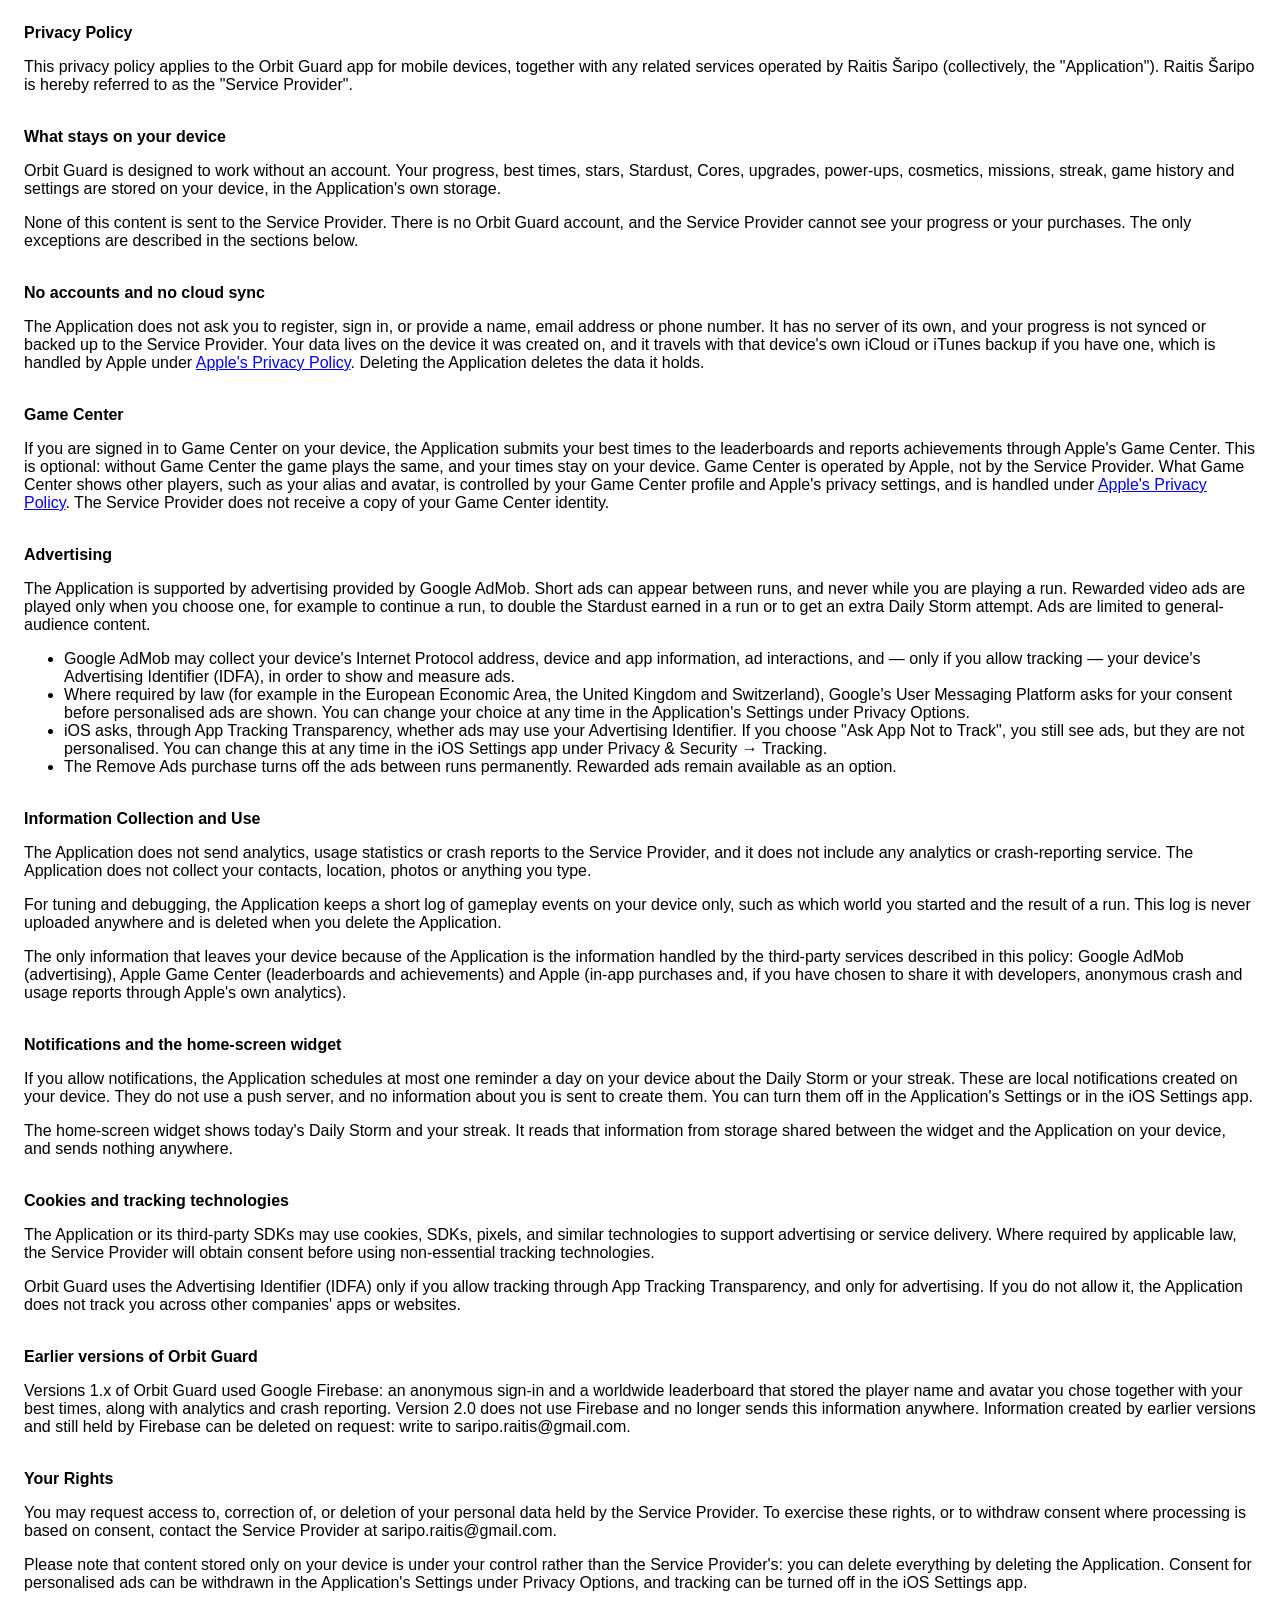
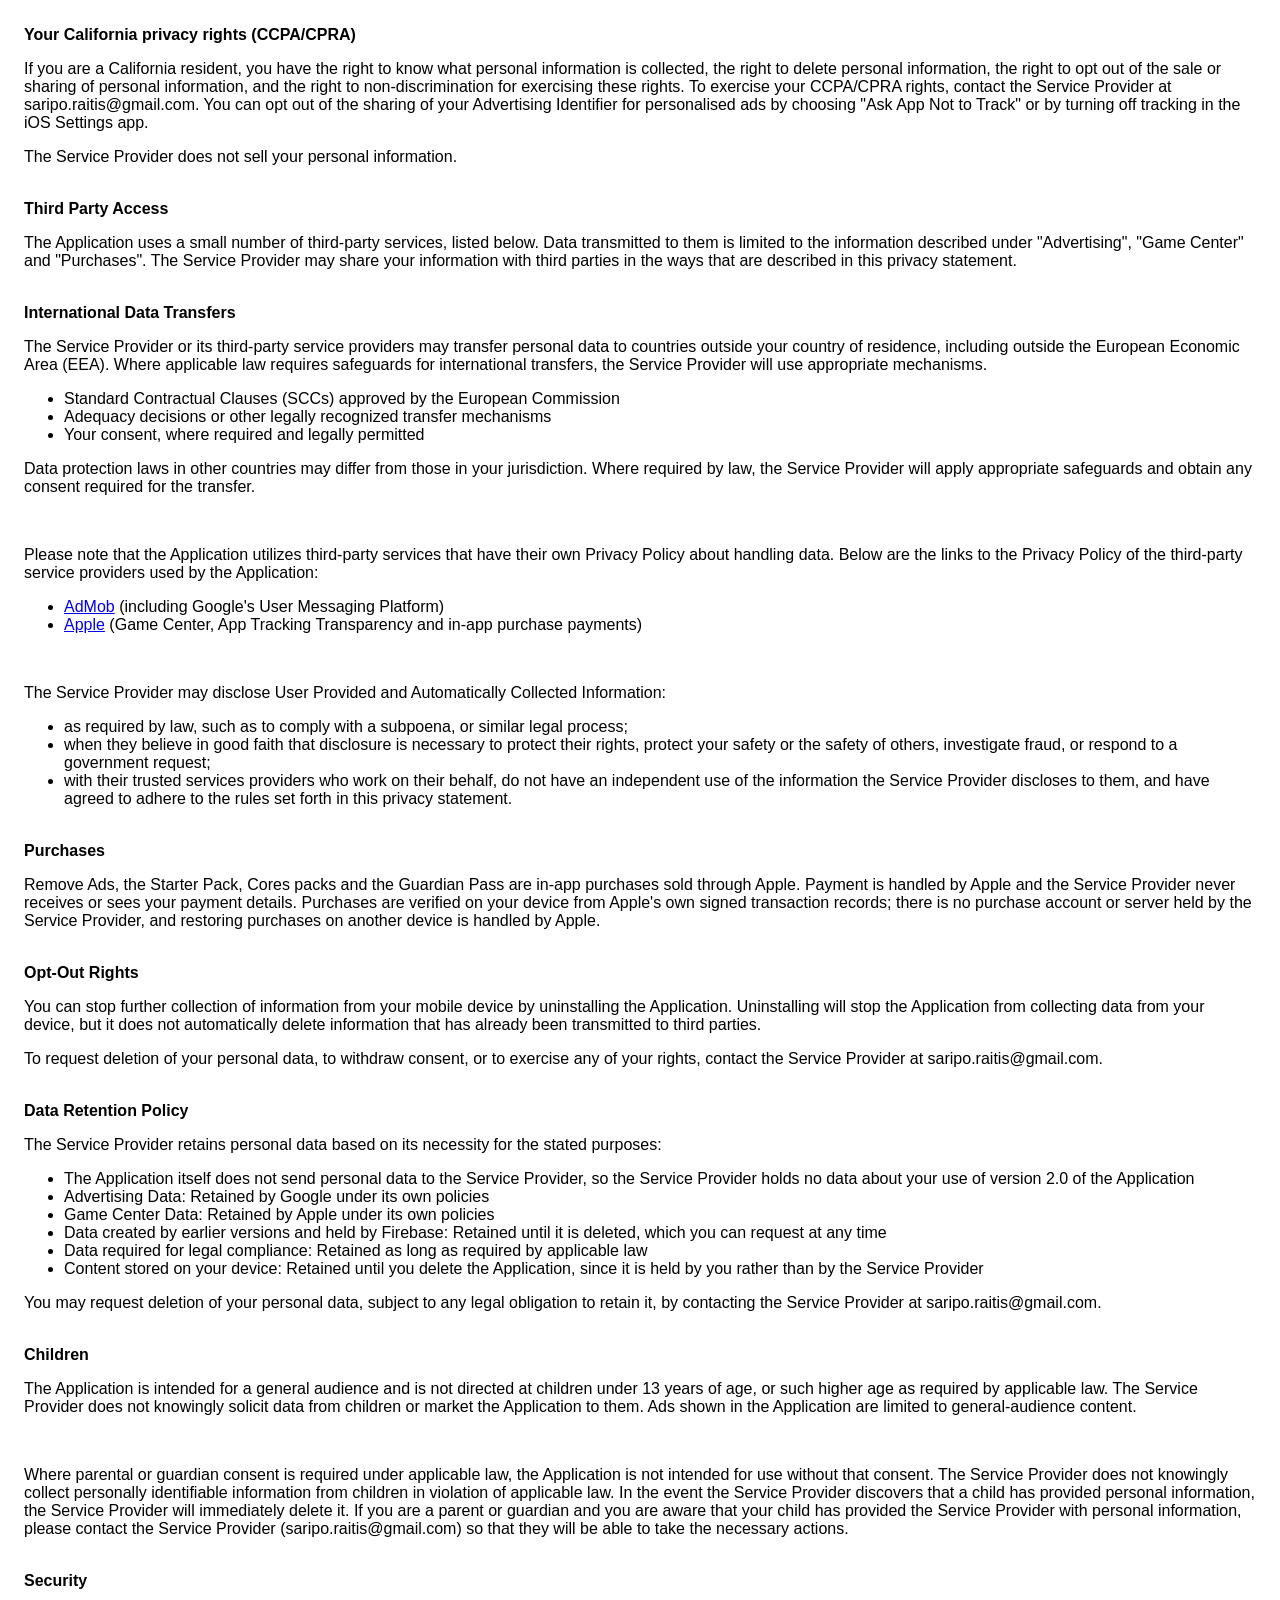
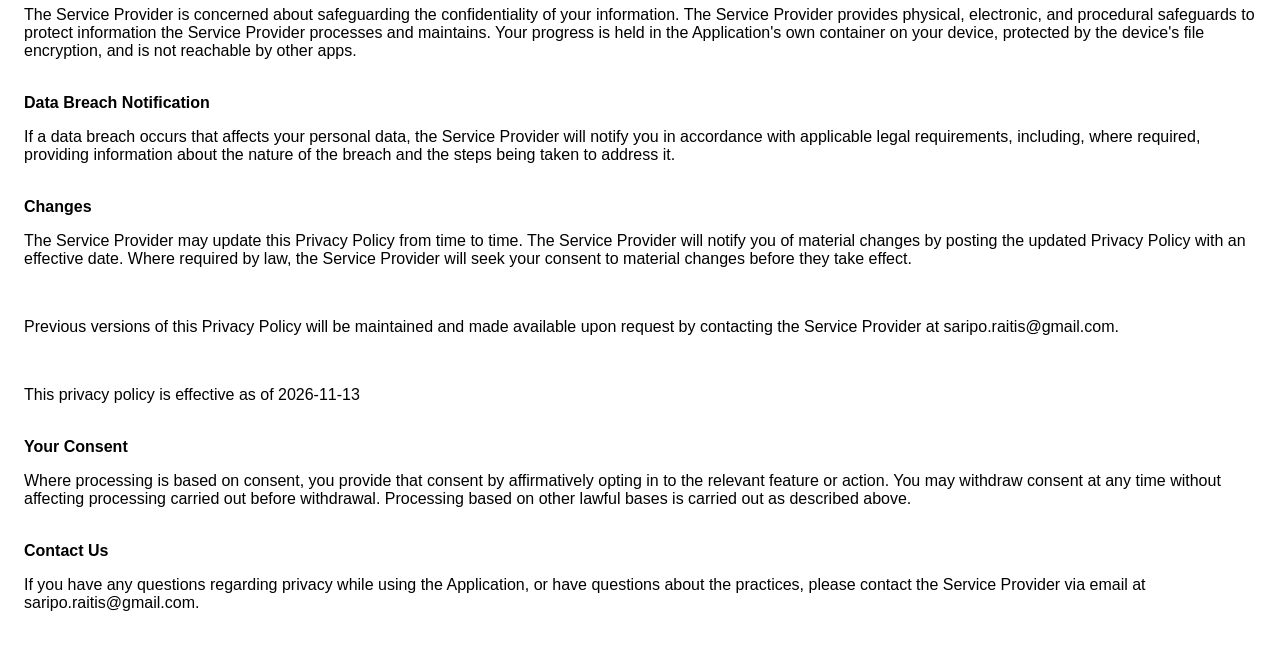
==== privacy-policy.html @ 1d241a22 "Add privacy policy and terms and conditions for Orbit Guard 2.0 Written for the native 2.0 app: no a" ====
<!doctype html>
<html>
    <head>
        <meta charset="utf-8" />
        <meta name="viewport" content="width=device-width" />
        <title>Privacy Policy</title>
        <style>
            body {
                font-family: "Helvetica Neue", Helvetica, Arial, sans-serif;
                padding: 1em;
            }
        </style>
    </head>
    <body>
        <strong>Privacy Policy</strong>
        <p>
            This privacy policy applies to the Orbit Guard app for mobile devices, together with any related services
            operated by Raitis Šaripo (collectively, the "Application"). Raitis Šaripo is hereby referred to as the
            "Service Provider".
        </p>
        <br /><strong>What stays on your device</strong>
        <p>
            Orbit Guard is designed to work without an account. Your progress, best times, stars, Stardust, Cores,
            upgrades, power-ups, cosmetics, missions, streak, game history and settings are stored on your device, in
            the Application's own storage.
        </p>
        <p>
            None of this content is sent to the Service Provider. There is no Orbit Guard account, and the Service
            Provider cannot see your progress or your purchases. The only exceptions are described in the sections
            below.
        </p>
        <br /><strong>No accounts and no cloud sync</strong>
        <p>
            The Application does not ask you to register, sign in, or provide a name, email address or phone number. It
            has no server of its own, and your progress is not synced or backed up to the Service Provider. Your data
            lives on the device it was created on, and it travels with that device's own iCloud or iTunes backup if you
            have one, which is handled by Apple under
            <a href="https://www.apple.com/legal/privacy/" target="_blank" rel="noopener noreferrer"
                >Apple's Privacy Policy</a
            >. Deleting the Application deletes the data it holds.
        </p>
        <br /><strong>Game Center</strong>
        <p>
            If you are signed in to Game Center on your device, the Application submits your best times to the
            leaderboards and reports achievements through Apple's Game Center. This is optional: without Game Center
            the game plays the same, and your times stay on your device. Game Center is operated by Apple, not by the
            Service Provider. What Game Center shows other players, such as your alias and avatar, is controlled by your
            Game Center profile and Apple's privacy settings, and is handled under
            <a href="https://www.apple.com/legal/privacy/" target="_blank" rel="noopener noreferrer"
                >Apple's Privacy Policy</a
            >. The Service Provider does not receive a copy of your Game Center identity.
        </p>
        <br /><strong>Advertising</strong>
        <p>
            The Application is supported by advertising provided by Google AdMob. Short ads can appear between runs,
            and never while you are playing a run. Rewarded video ads are played only when you choose one, for example
            to continue a run, to double the Stardust earned in a run or to get an extra Daily Storm attempt. Ads are
            limited to general-audience content.
        </p>
        <ul>
            <li>
                Google AdMob may collect your device's Internet Protocol address, device and app information, ad
                interactions, and — only if you allow tracking — your device's Advertising Identifier (IDFA), in order
                to show and measure ads.
            </li>
            <li>
                Where required by law (for example in the European Economic Area, the United Kingdom and Switzerland),
                Google's User Messaging Platform asks for your consent before personalised ads are shown. You can
                change your choice at any time in the Application's Settings under Privacy Options.
            </li>
            <li>
                iOS asks, through App Tracking Transparency, whether ads may use your Advertising Identifier. If you
                choose "Ask App Not to Track", you still see ads, but they are not personalised. You can change this at
                any time in the iOS Settings app under Privacy &amp; Security → Tracking.
            </li>
            <li>
                The Remove Ads purchase turns off the ads between runs permanently. Rewarded ads remain available as an
                option.
            </li>
        </ul>
        <br /><strong>Information Collection and Use</strong>
        <p>
            The Application does not send analytics, usage statistics or crash reports to the Service Provider, and it
            does not include any analytics or crash-reporting service. The Application does not collect your contacts,
            location, photos or anything you type.
        </p>
        <p>
            For tuning and debugging, the Application keeps a short log of gameplay events on your device only, such as
            which world you started and the result of a run. This log is never uploaded anywhere and is deleted when you
            delete the Application.
        </p>
        <p>
            The only information that leaves your device because of the Application is the information handled by the
            third-party services described in this policy: Google AdMob (advertising), Apple Game Center (leaderboards
            and achievements) and Apple (in-app purchases and, if you have chosen to share it with developers, anonymous
            crash and usage reports through Apple's own analytics).
        </p>
        <br /><strong>Notifications and the home-screen widget</strong>
        <p>
            If you allow notifications, the Application schedules at most one reminder a day on your device about the
            Daily Storm or your streak. These are local notifications created on your device. They do not use a push
            server, and no information about you is sent to create them. You can turn them off in the Application's
            Settings or in the iOS Settings app.
        </p>
        <p>
            The home-screen widget shows today's Daily Storm and your streak. It reads that information from storage
            shared between the widget and the Application on your device, and sends nothing anywhere.
        </p>
        <br /><strong>Cookies and tracking technologies</strong>
        <p>
            The Application or its third-party SDKs may use cookies, SDKs, pixels, and similar technologies to support
            advertising or service delivery. Where required by applicable law, the Service Provider will obtain consent
            before using non-essential tracking technologies.
        </p>
        <p>
            Orbit Guard uses the Advertising Identifier (IDFA) only if you allow tracking through App Tracking
            Transparency, and only for advertising. If you do not allow it, the Application does not track you across
            other companies' apps or websites.
        </p>
        <br /><strong>Earlier versions of Orbit Guard</strong>
        <p>
            Versions 1.x of Orbit Guard used Google Firebase: an anonymous sign-in and a worldwide leaderboard that
            stored the player name and avatar you chose together with your best times, along with analytics and crash
            reporting. Version 2.0 does not use Firebase and no longer sends this information anywhere. Information
            created by earlier versions and still held by Firebase can be deleted on request: write to
            saripo.raitis@gmail.com.
        </p>
        <br /><strong>Your Rights</strong>
        <p>
            You may request access to, correction of, or deletion of your personal data held by the Service Provider.
            To exercise these rights, or to withdraw consent where processing is based on consent, contact the Service
            Provider at saripo.raitis@gmail.com.
        </p>
        <p>
            Please note that content stored only on your device is under your control rather than the Service
            Provider's: you can delete everything by deleting the Application. Consent for personalised ads can be
            withdrawn in the Application's Settings under Privacy Options, and tracking can be turned off in the iOS
            Settings app.
        </p>
        <br /><strong>Your California privacy rights (CCPA/CPRA)</strong>
        <p>
            If you are a California resident, you have the right to know what personal information is collected, the
            right to delete personal information, the right to opt out of the sale or sharing of personal information,
            and the right to non-discrimination for exercising these rights. To exercise your CCPA/CPRA rights, contact
            the Service Provider at saripo.raitis@gmail.com. You can opt out of the sharing of your Advertising
            Identifier for personalised ads by choosing "Ask App Not to Track" or by turning off tracking in the iOS
            Settings app.
        </p>
        <p>The Service Provider does not sell your personal information.</p>
        <br /><strong>Third Party Access</strong>
        <p>
            The Application uses a small number of third-party services, listed below. Data transmitted to them is
            limited to the information described under "Advertising", "Game Center" and "Purchases". The Service
            Provider may share your information with third parties in the ways that are described in this privacy
            statement.
        </p>
        <br /><strong>International Data Transfers</strong>
        <p>
            The Service Provider or its third-party service providers may transfer personal data to countries outside
            your country of residence, including outside the European Economic Area (EEA). Where applicable law
            requires safeguards for international transfers, the Service Provider will use appropriate mechanisms.
        </p>
        <ul>
            <li>Standard Contractual Clauses (SCCs) approved by the European Commission</li>
            <li>Adequacy decisions or other legally recognized transfer mechanisms</li>
            <li>Your consent, where required and legally permitted</li>
        </ul>
        <p>
            Data protection laws in other countries may differ from those in your jurisdiction. Where required by law,
            the Service Provider will apply appropriate safeguards and obtain any consent required for the transfer.
        </p>
        <div>
            <br />
            <p>
                Please note that the Application utilizes third-party services that have their own Privacy Policy about
                handling data. Below are the links to the Privacy Policy of the third-party service providers used by
                the Application:
            </p>
            <ul>
                <li>
                    <a href="https://support.google.com/admob/answer/6128543" target="_blank" rel="noopener noreferrer"
                        >AdMob</a
                    >
                    (including Google's User Messaging Platform)
                </li>
                <li>
                    <a href="https://www.apple.com/legal/privacy/" target="_blank" rel="noopener noreferrer">Apple</a>
                    (Game Center, App Tracking Transparency and in-app purchase payments)
                </li>
            </ul>
        </div>
        <br />
        <p>The Service Provider may disclose User Provided and Automatically Collected Information:</p>
        <ul>
            <li>as required by law, such as to comply with a subpoena, or similar legal process;</li>
            <li>
                when they believe in good faith that disclosure is necessary to protect their rights, protect your
                safety or the safety of others, investigate fraud, or respond to a government request;
            </li>
            <li>
                with their trusted services providers who work on their behalf, do not have an independent use of the
                information the Service Provider discloses to them, and have agreed to adhere to the rules set forth in
                this privacy statement.
            </li>
        </ul>
        <p></p>
        <br /><strong>Purchases</strong>
        <p>
            Remove Ads, the Starter Pack, Cores packs and the Guardian Pass are in-app purchases sold through Apple.
            Payment is handled by Apple and the Service Provider never receives or sees your payment details. Purchases
            are verified on your device from Apple's own signed transaction records; there is no purchase account or
            server held by the Service Provider, and restoring purchases on another device is handled by Apple.
        </p>
        <br /><strong>Opt-Out Rights</strong>
        <div>
            <p>
                You can stop further collection of information from your mobile device by uninstalling the Application.
                Uninstalling will stop the Application from collecting data from your device, but it does not
                automatically delete information that has already been transmitted to third parties.
            </p>
        </div>
        <p>
            To request deletion of your personal data, to withdraw consent, or to exercise any of your rights, contact
            the Service Provider at saripo.raitis@gmail.com.
        </p>
        <br /><strong>Data Retention Policy</strong>
        <p>The Service Provider retains personal data based on its necessity for the stated purposes:</p>
        <ul>
            <li>
                The Application itself does not send personal data to the Service Provider, so the Service Provider
                holds no data about your use of version 2.0 of the Application
            </li>
            <li>Advertising Data: Retained by Google under its own policies</li>
            <li>Game Center Data: Retained by Apple under its own policies</li>
            <li>
                Data created by earlier versions and held by Firebase: Retained until it is deleted, which you can
                request at any time
            </li>
            <li>Data required for legal compliance: Retained as long as required by applicable law</li>
            <li>
                Content stored on your device: Retained until you delete the Application, since it is held by you
                rather than by the Service Provider
            </li>
        </ul>
        <p>
            You may request deletion of your personal data, subject to any legal obligation to retain it, by contacting
            the Service Provider at saripo.raitis@gmail.com.
        </p>
        <br /><strong>Children</strong>
        <p>
            The Application is intended for a general audience and is not directed at children under 13 years of age,
            or such higher age as required by applicable law. The Service Provider does not knowingly solicit data from
            children or market the Application to them. Ads shown in the Application are limited to general-audience
            content.
        </p>
        <div>
            <br />
            <p>
                Where parental or guardian consent is required under applicable law, the Application is not intended
                for use without that consent. The Service Provider does not knowingly collect personally identifiable
                information from children in violation of applicable law. In the event the Service Provider discovers
                that a child has provided personal information, the Service Provider will immediately delete it. If you
                are a parent or guardian and you are aware that your child has provided the Service Provider with
                personal information, please contact the Service Provider (saripo.raitis@gmail.com) so that they will be
                able to take the necessary actions.
            </p>
        </div>
        <br /><strong>Security</strong>
        <p>
            The Service Provider is concerned about safeguarding the confidentiality of your information. The Service
            Provider provides physical, electronic, and procedural safeguards to protect information the Service
            Provider processes and maintains. Your progress is held in the Application's own container on your device,
            protected by the device's file encryption, and is not reachable by other apps.
        </p>
        <br /><strong>Data Breach Notification</strong>
        <p>
            If a data breach occurs that affects your personal data, the Service Provider will notify you in accordance
            with applicable legal requirements, including, where required, providing information about the nature of
            the breach and the steps being taken to address it.
        </p>
        <br /><strong>Changes</strong>
        <p>
            The Service Provider may update this Privacy Policy from time to time. The Service Provider will notify you
            of material changes by posting the updated Privacy Policy with an effective date. Where required by law,
            the Service Provider will seek your consent to material changes before they take effect.
        </p>
        <br />
        <p>
            Previous versions of this Privacy Policy will be maintained and made available upon request by contacting
            the Service Provider at saripo.raitis@gmail.com.
        </p>
        <br />
        <p>This privacy policy is effective as of 2026-11-13</p>
        <br /><strong>Your Consent</strong>
        <p>
            Where processing is based on consent, you provide that consent by affirmatively opting in to the relevant
            feature or action. You may withdraw consent at any time without affecting processing carried out before
            withdrawal. Processing based on other lawful bases is carried out as described above.
        </p>
        <br /><strong>Contact Us</strong>
        <p>
            If you have any questions regarding privacy while using the Application, or have questions about the
            practices, please contact the Service Provider via email at saripo.raitis@gmail.com.
        </p>
    </body>
</html>
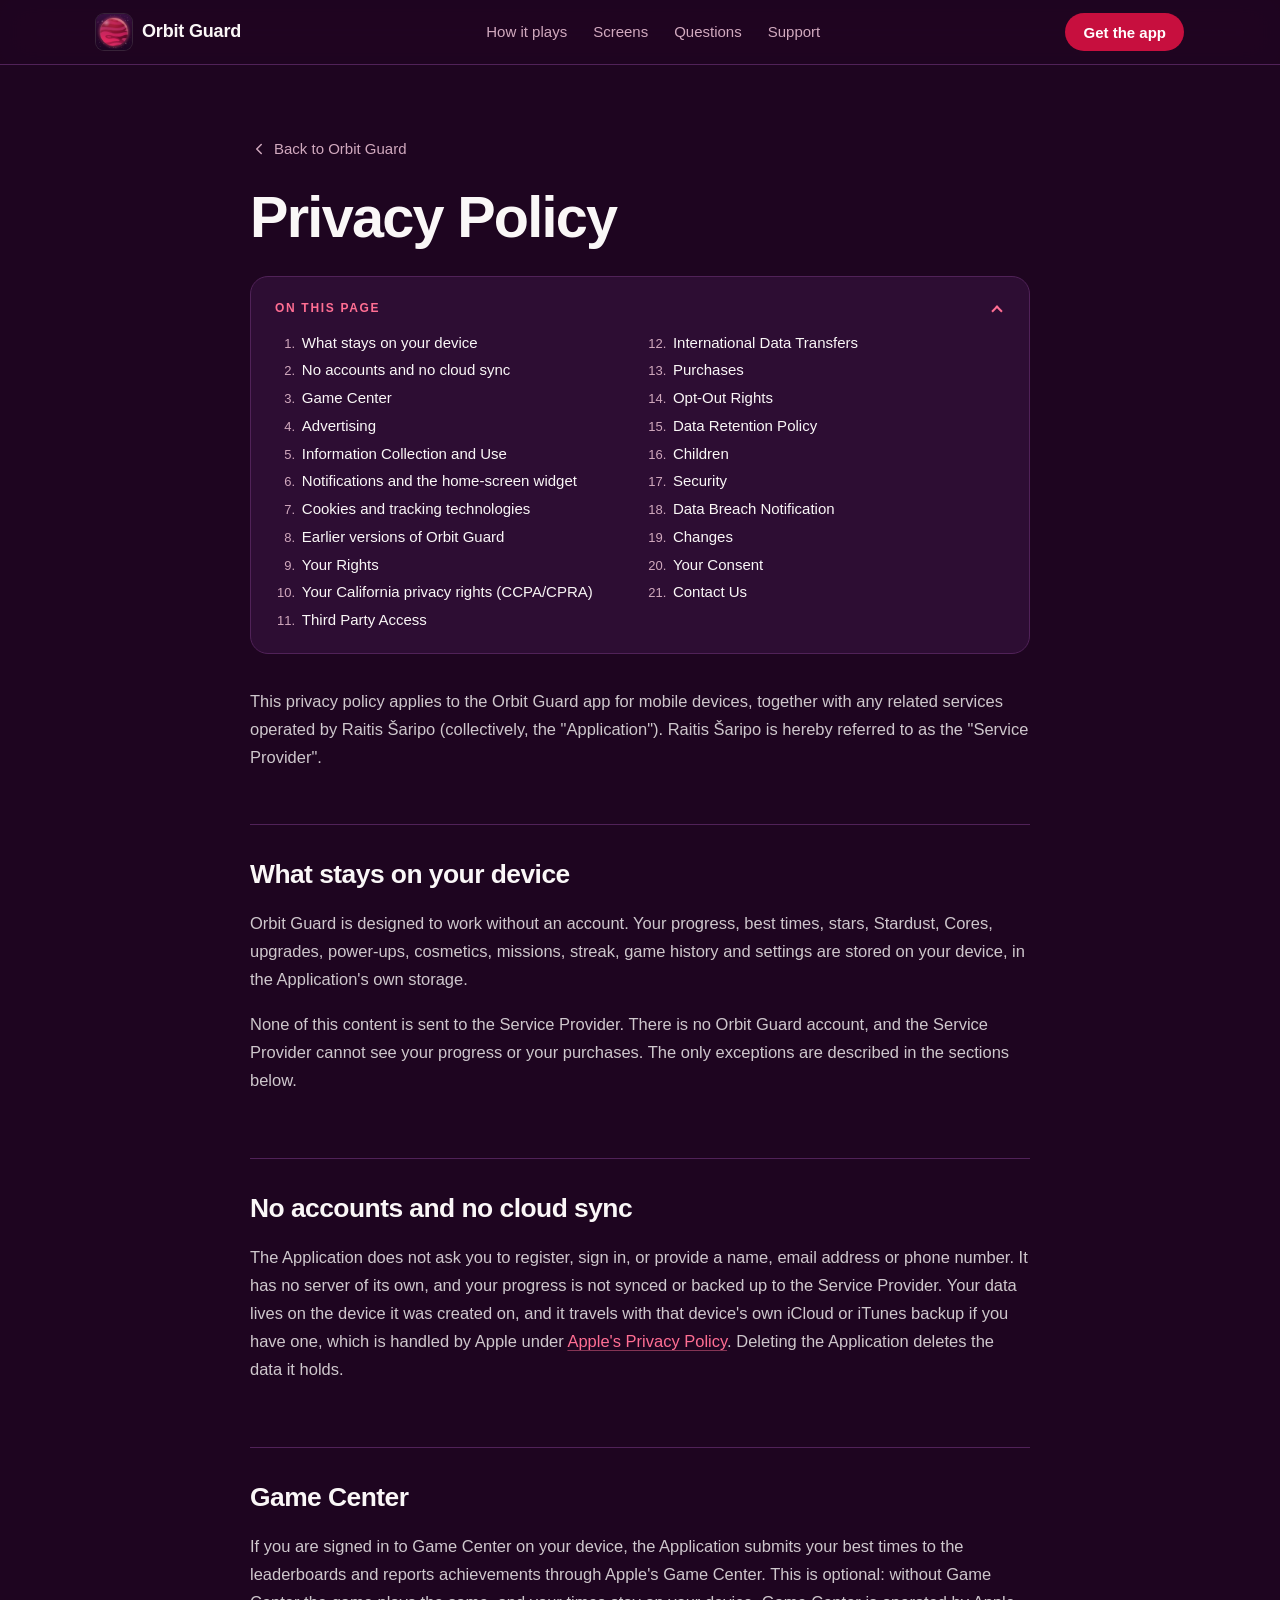
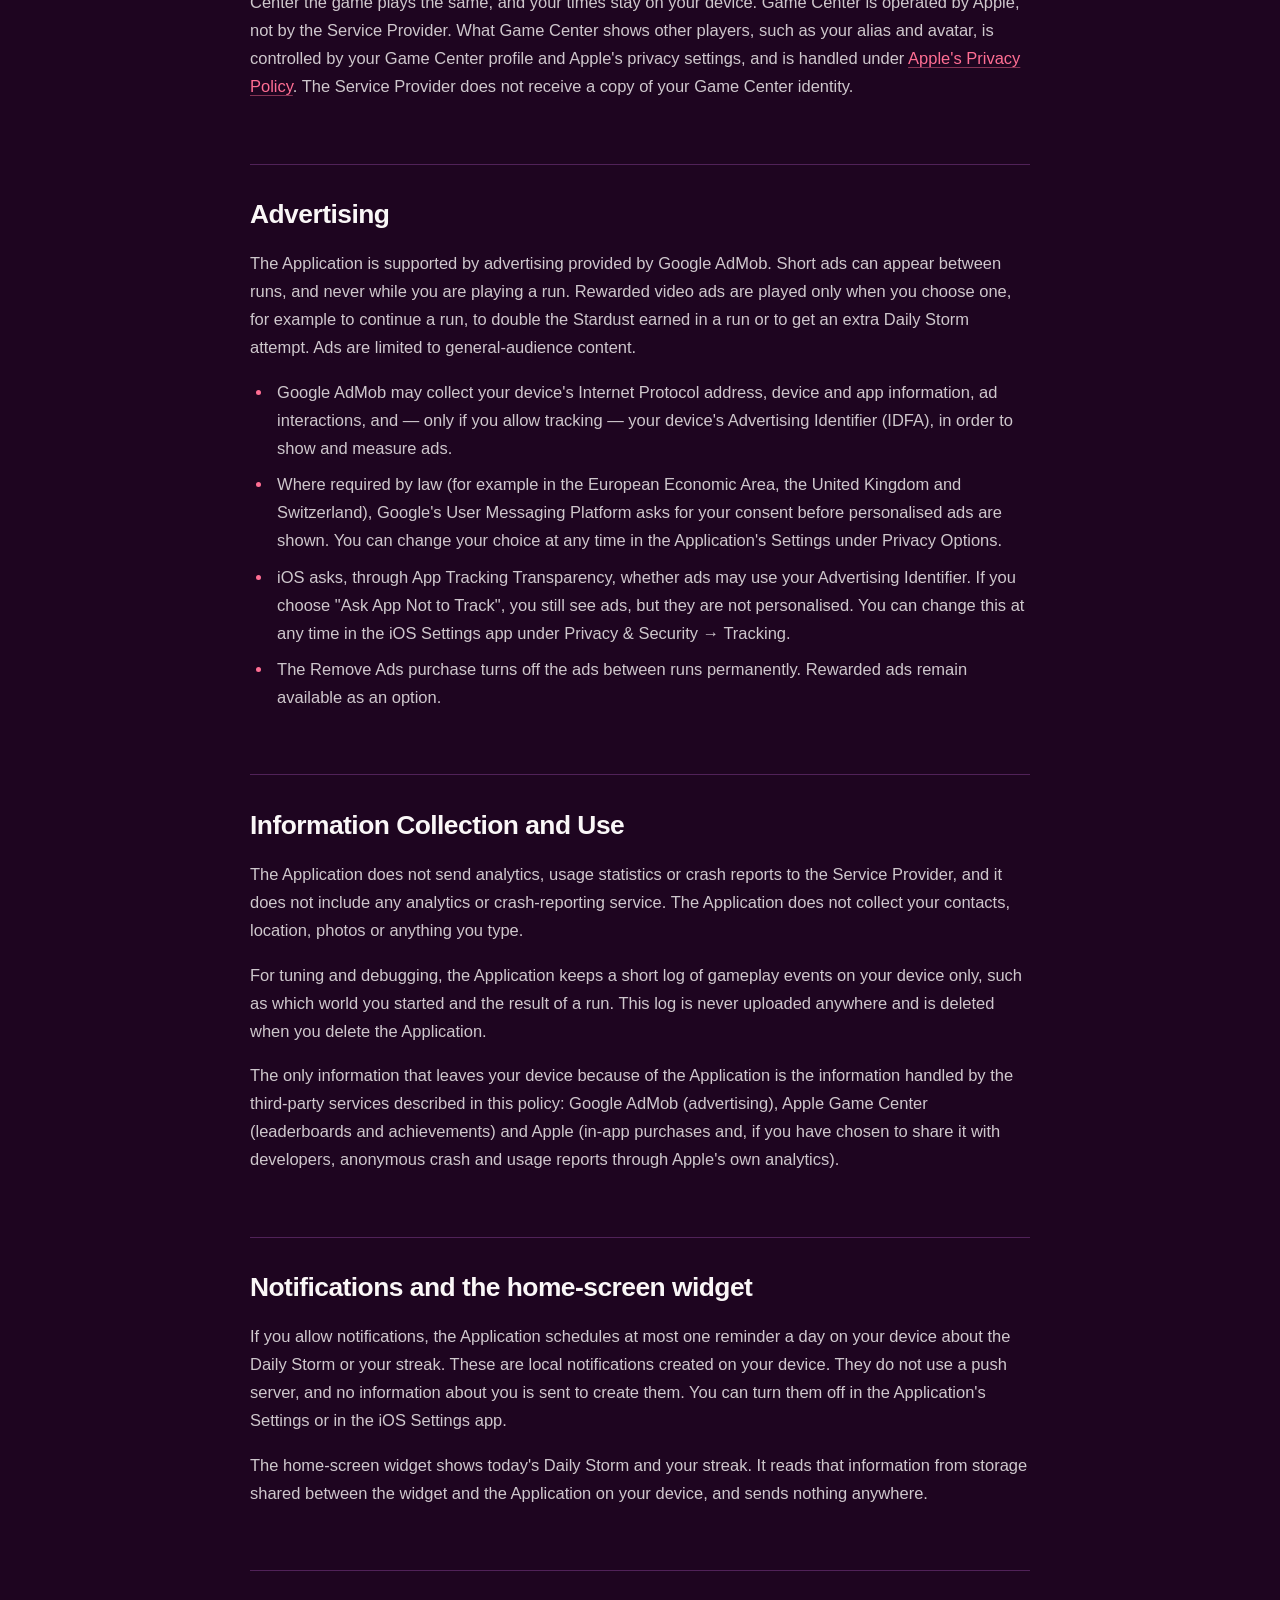
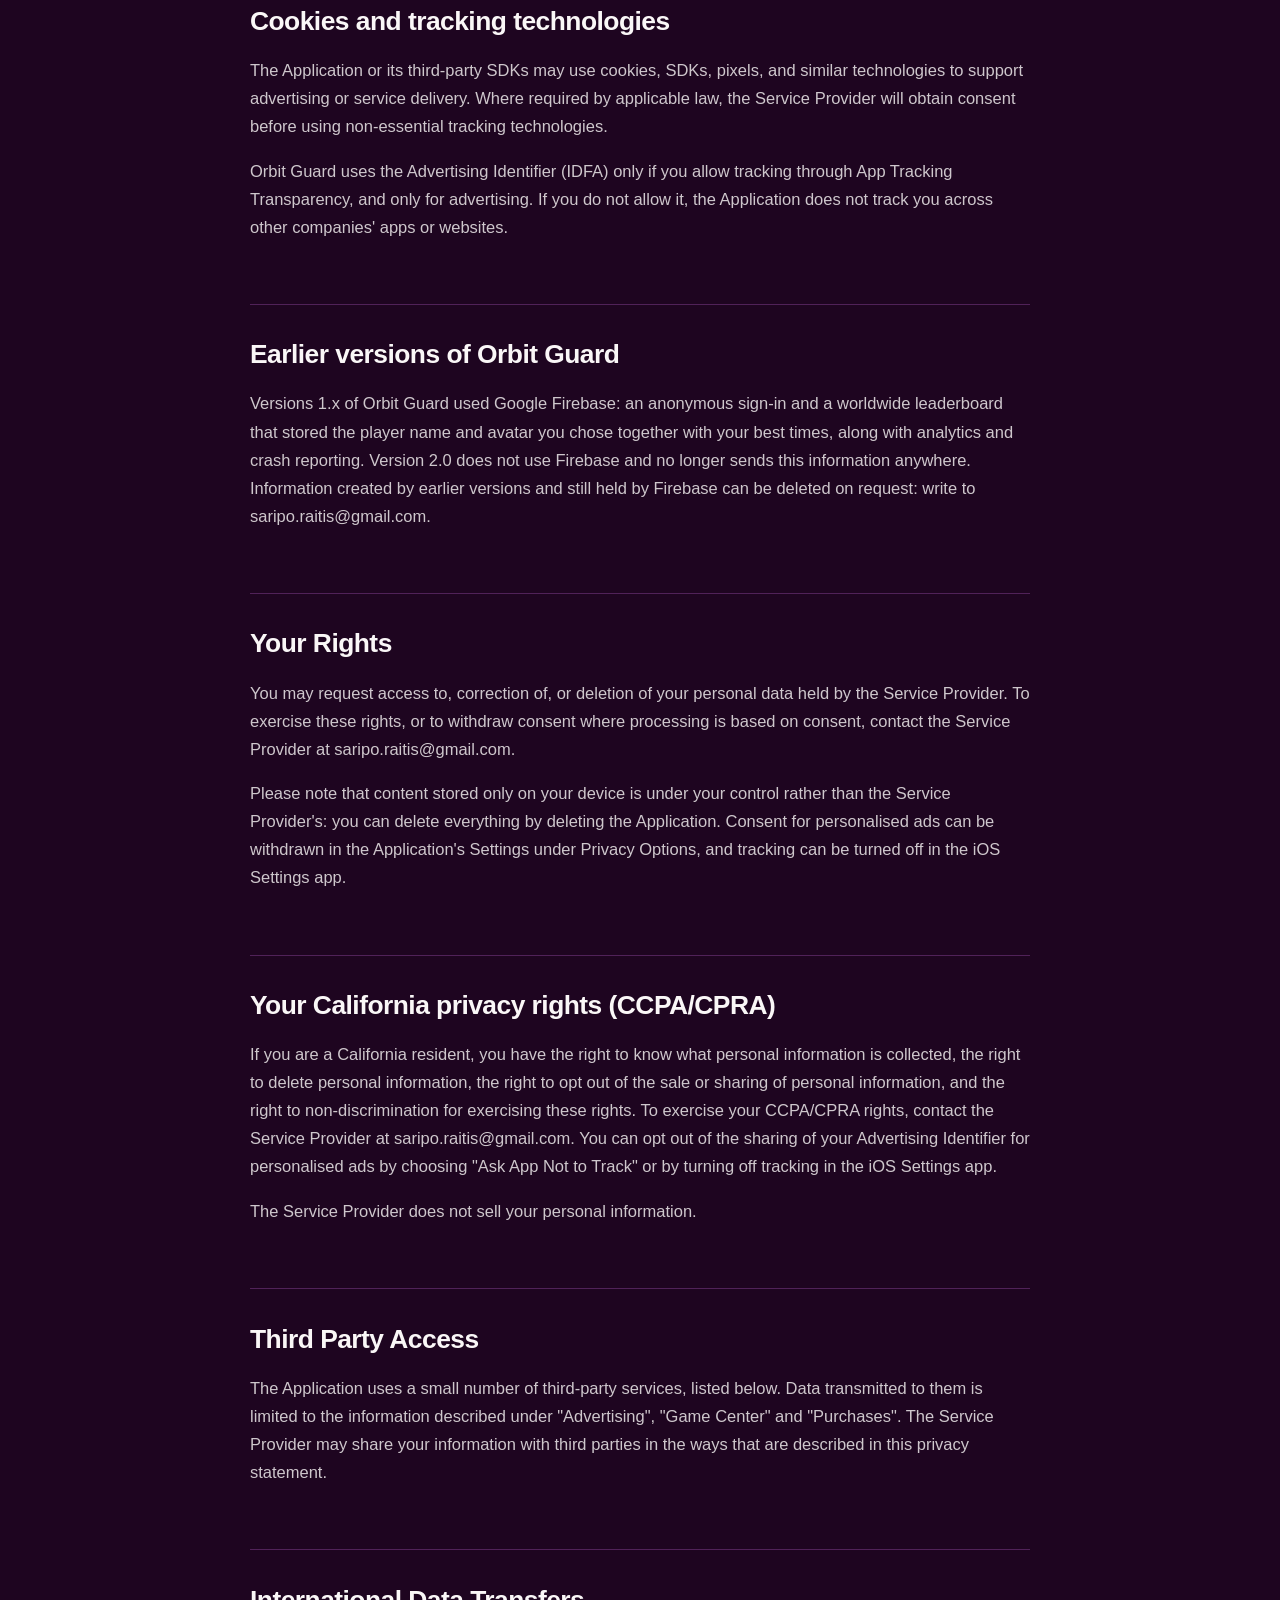
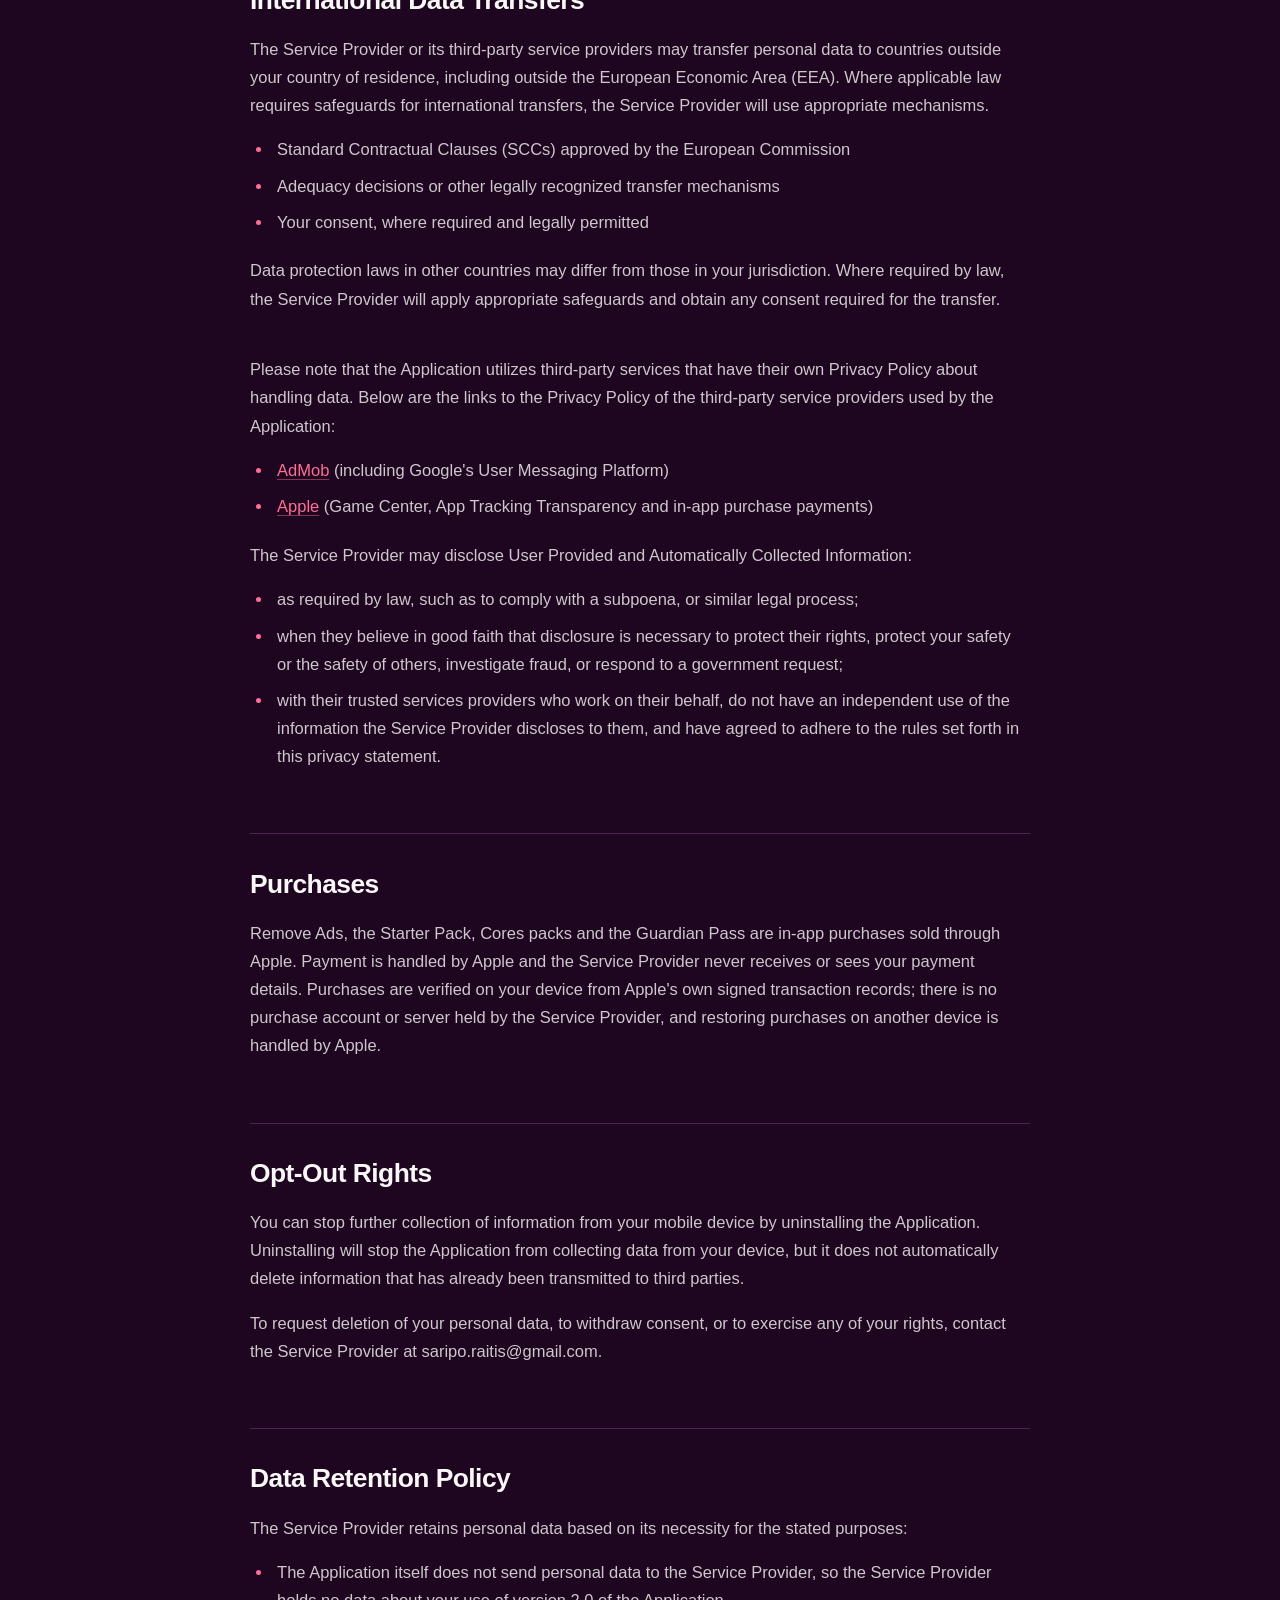
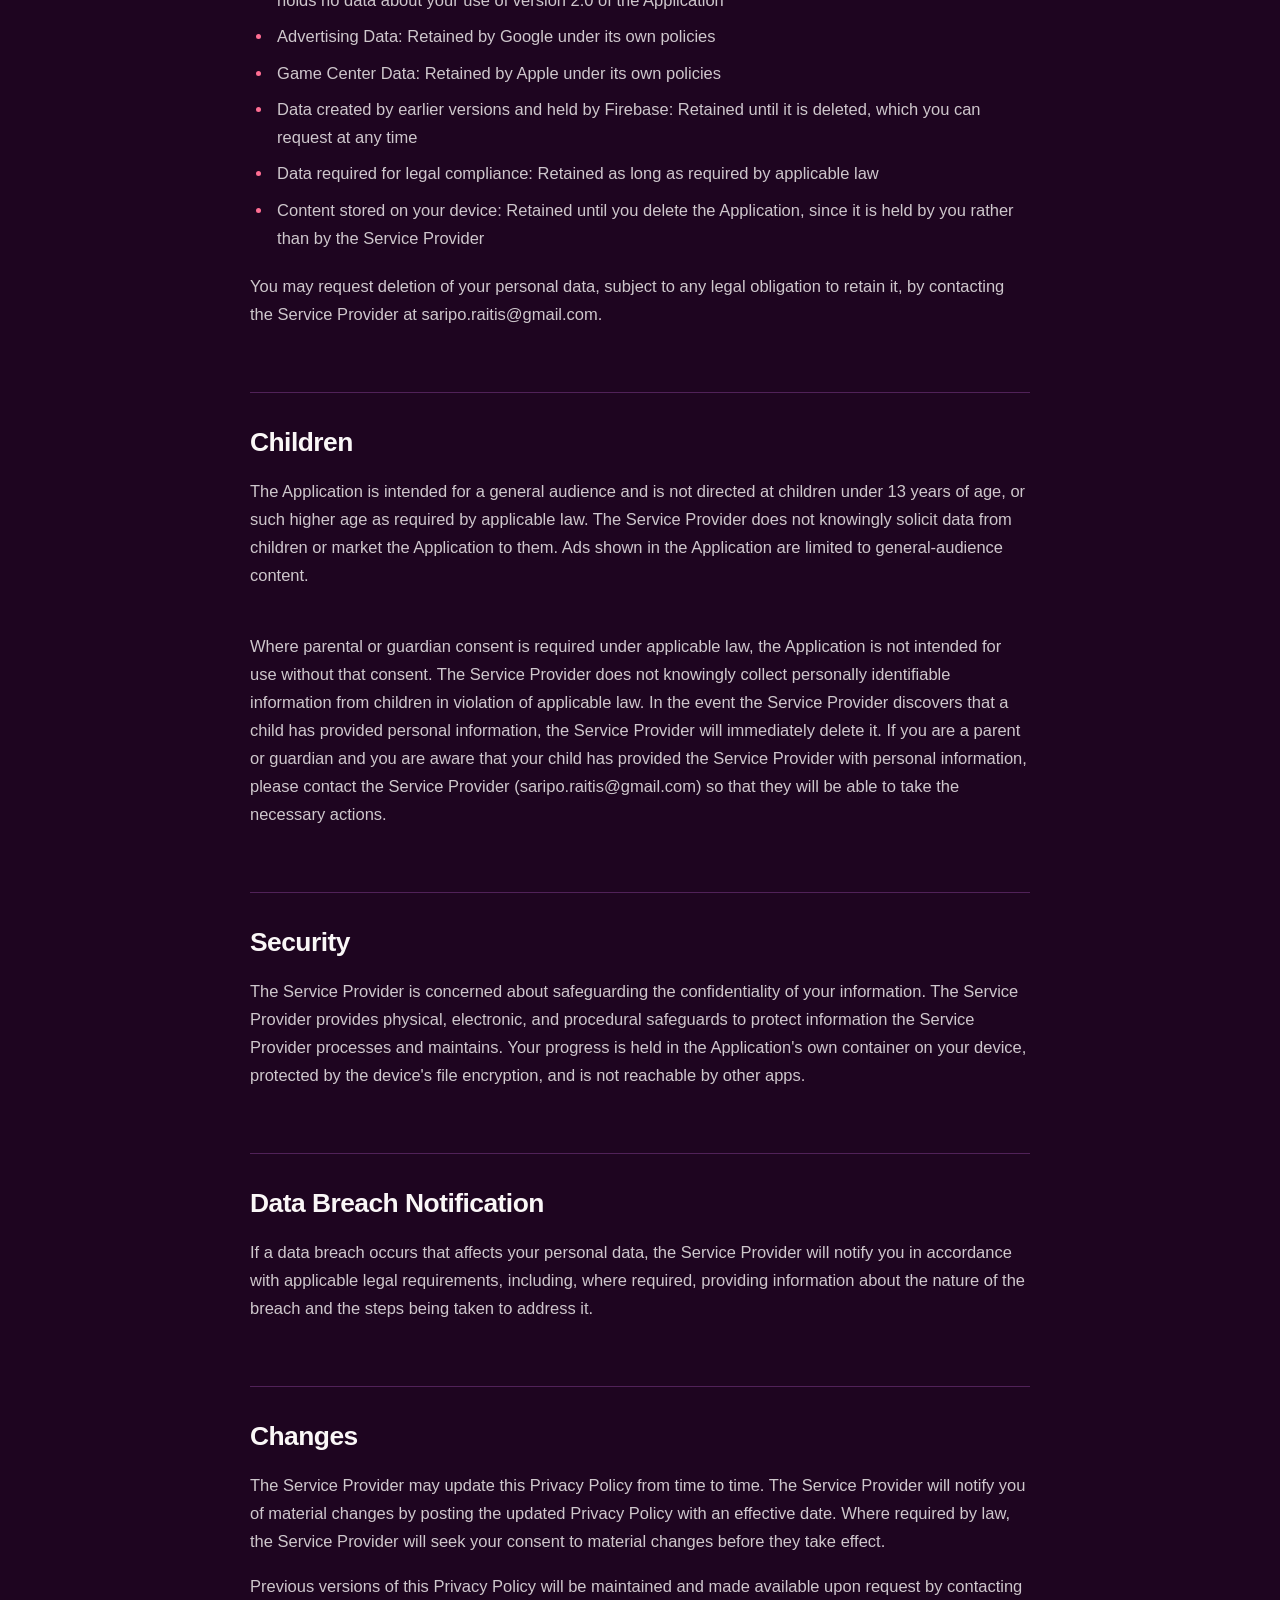
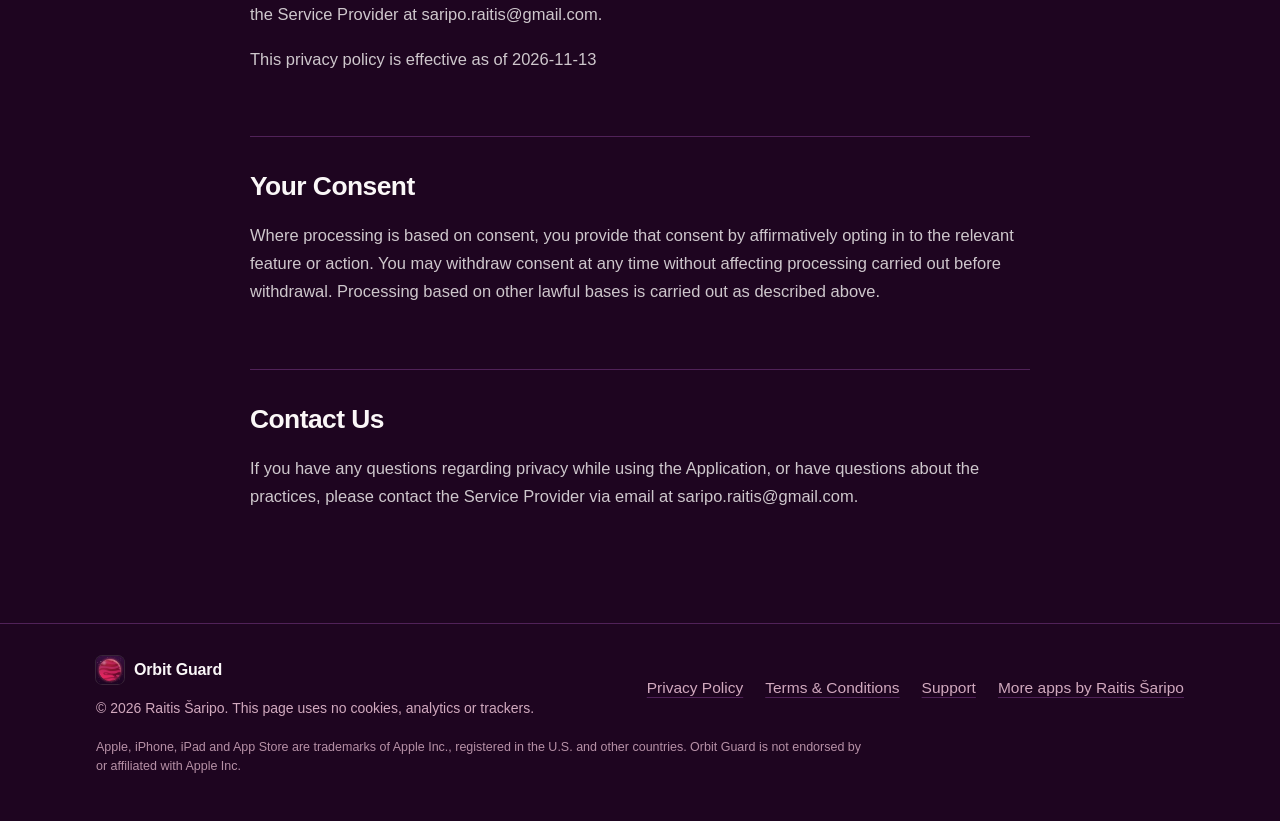
==== commit 149f011d: "Support and legal pages the Countless way Support is a centred, button-only section: 'Email support'" ====
--- a/privacy-policy.html
+++ b/privacy-policy.html
@@ -1,24 +1,78 @@
 <!doctype html>
-<html>
-    <head>
-        <meta charset="utf-8" />
-        <meta name="viewport" content="width=device-width" />
-        <title>Privacy Policy</title>
-        <style>
-            body {
-                font-family: "Helvetica Neue", Helvetica, Arial, sans-serif;
-                padding: 1em;
-            }
-        </style>
-    </head>
-    <body>
-        <strong>Privacy Policy</strong>
+<html lang="en">
+<head>
+    <meta charset="utf-8" />
+    <meta name="viewport" content="width=device-width, initial-scale=1, viewport-fit=cover" />
+    <title>Privacy Policy – Orbit Guard</title>
+    <meta name="description" content="Privacy Policy for the Orbit Guard app: what stays on your device, what is collected, and your rights." />
+    <meta name="theme-color" content="#1E0520" />
+    <meta name="color-scheme" content="dark" />
+    <link rel="canonical" href="https://raichibald.github.io/orbitguard.github.io/privacy-policy.html" />
+    <link rel="icon" type="image/png" href="favicon.png" />
+    <link rel="apple-touch-icon" href="apple-touch-icon.png" />
+    <link rel="stylesheet" href="styles.css" />
+    <link rel="stylesheet" href="legal.css" />
+</head>
+<body>
+    <a class="skip" href="#main">Skip to content</a>
+
+    <header class="site-header" id="top">
+        <div class="wrap bar">
+            <a class="brand" href="./" aria-label="Orbit Guard home">
+                <img src="assets/icon-192.webp" width="36" height="36" alt="" />
+                <span>Orbit Guard</span>
+            </a>
+            <nav class="nav" aria-label="Primary">
+                <a href="./#features">How it plays</a>
+                <a href="./#screens">Screens</a>
+                <a href="./#faq">Questions</a>
+                <a href="./#support">Support</a>
+            </nav>
+            <a class="btn btn-sm" href="https://apps.apple.com/app/id6449152562">Get the app</a>
+        </div>
+    </header>
+
+    <main id="main">
+        <div class="doc-wrap">
+            <a class="doc-back" href="./">
+                <svg viewBox="0 0 24 24" width="18" height="18" aria-hidden="true"><path d="M15 6l-6 6 6 6" /></svg>
+                Back to Orbit Guard
+            </a>
+            <article class="doc">
+        <h1>Privacy Policy</h1>
+                <details class="toc" data-toc open>
+                    <summary>On this page</summary>
+                    <ol>
+                    <li><a href="#what-stays-on-your-device">What stays on your device</a></li>
+                    <li><a href="#no-accounts-and-no-cloud-sync">No accounts and no cloud sync</a></li>
+                    <li><a href="#game-center">Game Center</a></li>
+                    <li><a href="#advertising">Advertising</a></li>
+                    <li><a href="#information-collection-and-use">Information Collection and Use</a></li>
+                    <li><a href="#notifications-and-the-home-screen-widget">Notifications and the home-screen widget</a></li>
+                    <li><a href="#cookies-and-tracking-technologies">Cookies and tracking technologies</a></li>
+                    <li><a href="#earlier-versions-of-orbit-guard">Earlier versions of Orbit Guard</a></li>
+                    <li><a href="#your-rights">Your Rights</a></li>
+                    <li><a href="#your-california-privacy-rights-ccpa-cpra">Your California privacy rights (CCPA/CPRA)</a></li>
+                    <li><a href="#third-party-access">Third Party Access</a></li>
+                    <li><a href="#international-data-transfers">International Data Transfers</a></li>
+                    <li><a href="#purchases">Purchases</a></li>
+                    <li><a href="#opt-out-rights">Opt-Out Rights</a></li>
+                    <li><a href="#data-retention-policy">Data Retention Policy</a></li>
+                    <li><a href="#children">Children</a></li>
+                    <li><a href="#security">Security</a></li>
+                    <li><a href="#data-breach-notification">Data Breach Notification</a></li>
+                    <li><a href="#changes">Changes</a></li>
+                    <li><a href="#your-consent">Your Consent</a></li>
+                    <li><a href="#contact-us">Contact Us</a></li>
+                    </ol>
+                </details>
+
         <p>
             This privacy policy applies to the Orbit Guard app for mobile devices, together with any related services
             operated by Raitis Šaripo (collectively, the "Application"). Raitis Šaripo is hereby referred to as the
             "Service Provider".
         </p>
-        <br /><strong>What stays on your device</strong>
+        <br /><h2 id="what-stays-on-your-device">What stays on your device</h2>
         <p>
             Orbit Guard is designed to work without an account. Your progress, best times, stars, Stardust, Cores,
             upgrades, power-ups, cosmetics, missions, streak, game history and settings are stored on your device, in
@@ -29,7 +83,7 @@
             Provider cannot see your progress or your purchases. The only exceptions are described in the sections
             below.
         </p>
-        <br /><strong>No accounts and no cloud sync</strong>
+        <br /><h2 id="no-accounts-and-no-cloud-sync">No accounts and no cloud sync</h2>
         <p>
             The Application does not ask you to register, sign in, or provide a name, email address or phone number. It
             has no server of its own, and your progress is not synced or backed up to the Service Provider. Your data
@@ -39,7 +93,7 @@
                 >Apple's Privacy Policy</a
             >. Deleting the Application deletes the data it holds.
         </p>
-        <br /><strong>Game Center</strong>
+        <br /><h2 id="game-center">Game Center</h2>
         <p>
             If you are signed in to Game Center on your device, the Application submits your best times to the
             leaderboards and reports achievements through Apple's Game Center. This is optional: without Game Center
@@ -50,7 +104,7 @@
                 >Apple's Privacy Policy</a
             >. The Service Provider does not receive a copy of your Game Center identity.
         </p>
-        <br /><strong>Advertising</strong>
+        <br /><h2 id="advertising">Advertising</h2>
         <p>
             The Application is supported by advertising provided by Google AdMob. Short ads can appear between runs,
             and never while you are playing a run. Rewarded video ads are played only when you choose one, for example
@@ -78,7 +132,7 @@
                 option.
             </li>
         </ul>
-        <br /><strong>Information Collection and Use</strong>
+        <br /><h2 id="information-collection-and-use">Information Collection and Use</h2>
         <p>
             The Application does not send analytics, usage statistics or crash reports to the Service Provider, and it
             does not include any analytics or crash-reporting service. The Application does not collect your contacts,
@@ -95,7 +149,7 @@
             and achievements) and Apple (in-app purchases and, if you have chosen to share it with developers, anonymous
             crash and usage reports through Apple's own analytics).
         </p>
-        <br /><strong>Notifications and the home-screen widget</strong>
+        <br /><h2 id="notifications-and-the-home-screen-widget">Notifications and the home-screen widget</h2>
         <p>
             If you allow notifications, the Application schedules at most one reminder a day on your device about the
             Daily Storm or your streak. These are local notifications created on your device. They do not use a push
@@ -106,7 +160,7 @@
             The home-screen widget shows today's Daily Storm and your streak. It reads that information from storage
             shared between the widget and the Application on your device, and sends nothing anywhere.
         </p>
-        <br /><strong>Cookies and tracking technologies</strong>
+        <br /><h2 id="cookies-and-tracking-technologies">Cookies and tracking technologies</h2>
         <p>
             The Application or its third-party SDKs may use cookies, SDKs, pixels, and similar technologies to support
             advertising or service delivery. Where required by applicable law, the Service Provider will obtain consent
@@ -117,7 +171,7 @@
             Transparency, and only for advertising. If you do not allow it, the Application does not track you across
             other companies' apps or websites.
         </p>
-        <br /><strong>Earlier versions of Orbit Guard</strong>
+        <br /><h2 id="earlier-versions-of-orbit-guard">Earlier versions of Orbit Guard</h2>
         <p>
             Versions 1.x of Orbit Guard used Google Firebase: an anonymous sign-in and a worldwide leaderboard that
             stored the player name and avatar you chose together with your best times, along with analytics and crash
@@ -125,7 +179,7 @@
             created by earlier versions and still held by Firebase can be deleted on request: write to
             saripo.raitis@gmail.com.
         </p>
-        <br /><strong>Your Rights</strong>
+        <br /><h2 id="your-rights">Your Rights</h2>
         <p>
             You may request access to, correction of, or deletion of your personal data held by the Service Provider.
             To exercise these rights, or to withdraw consent where processing is based on consent, contact the Service
@@ -137,7 +191,7 @@
             withdrawn in the Application's Settings under Privacy Options, and tracking can be turned off in the iOS
             Settings app.
         </p>
-        <br /><strong>Your California privacy rights (CCPA/CPRA)</strong>
+        <br /><h2 id="your-california-privacy-rights-ccpa-cpra">Your California privacy rights (CCPA/CPRA)</h2>
         <p>
             If you are a California resident, you have the right to know what personal information is collected, the
             right to delete personal information, the right to opt out of the sale or sharing of personal information,
@@ -147,14 +201,14 @@
             Settings app.
         </p>
         <p>The Service Provider does not sell your personal information.</p>
-        <br /><strong>Third Party Access</strong>
+        <br /><h2 id="third-party-access">Third Party Access</h2>
         <p>
             The Application uses a small number of third-party services, listed below. Data transmitted to them is
             limited to the information described under "Advertising", "Game Center" and "Purchases". The Service
             Provider may share your information with third parties in the ways that are described in this privacy
             statement.
         </p>
-        <br /><strong>International Data Transfers</strong>
+        <br /><h2 id="international-data-transfers">International Data Transfers</h2>
         <p>
             The Service Provider or its third-party service providers may transfer personal data to countries outside
             your country of residence, including outside the European Economic Area (EEA). Where applicable law
@@ -204,14 +258,14 @@
             </li>
         </ul>
         <p></p>
-        <br /><strong>Purchases</strong>
+        <br /><h2 id="purchases">Purchases</h2>
         <p>
             Remove Ads, the Starter Pack, Cores packs and the Guardian Pass are in-app purchases sold through Apple.
             Payment is handled by Apple and the Service Provider never receives or sees your payment details. Purchases
             are verified on your device from Apple's own signed transaction records; there is no purchase account or
             server held by the Service Provider, and restoring purchases on another device is handled by Apple.
         </p>
-        <br /><strong>Opt-Out Rights</strong>
+        <br /><h2 id="opt-out-rights">Opt-Out Rights</h2>
         <div>
             <p>
                 You can stop further collection of information from your mobile device by uninstalling the Application.
@@ -223,7 +277,7 @@
             To request deletion of your personal data, to withdraw consent, or to exercise any of your rights, contact
             the Service Provider at saripo.raitis@gmail.com.
         </p>
-        <br /><strong>Data Retention Policy</strong>
+        <br /><h2 id="data-retention-policy">Data Retention Policy</h2>
         <p>The Service Provider retains personal data based on its necessity for the stated purposes:</p>
         <ul>
             <li>
@@ -246,7 +300,7 @@
             You may request deletion of your personal data, subject to any legal obligation to retain it, by contacting
             the Service Provider at saripo.raitis@gmail.com.
         </p>
-        <br /><strong>Children</strong>
+        <br /><h2 id="children">Children</h2>
         <p>
             The Application is intended for a general audience and is not directed at children under 13 years of age,
             or such higher age as required by applicable law. The Service Provider does not knowingly solicit data from
@@ -265,20 +319,20 @@
                 able to take the necessary actions.
             </p>
         </div>
-        <br /><strong>Security</strong>
+        <br /><h2 id="security">Security</h2>
         <p>
             The Service Provider is concerned about safeguarding the confidentiality of your information. The Service
             Provider provides physical, electronic, and procedural safeguards to protect information the Service
             Provider processes and maintains. Your progress is held in the Application's own container on your device,
             protected by the device's file encryption, and is not reachable by other apps.
         </p>
-        <br /><strong>Data Breach Notification</strong>
+        <br /><h2 id="data-breach-notification">Data Breach Notification</h2>
         <p>
             If a data breach occurs that affects your personal data, the Service Provider will notify you in accordance
             with applicable legal requirements, including, where required, providing information about the nature of
             the breach and the steps being taken to address it.
         </p>
-        <br /><strong>Changes</strong>
+        <br /><h2 id="changes">Changes</h2>
         <p>
             The Service Provider may update this Privacy Policy from time to time. The Service Provider will notify you
             of material changes by posting the updated Privacy Policy with an effective date. Where required by law,
@@ -291,16 +345,46 @@
         </p>
         <br />
         <p>This privacy policy is effective as of 2026-11-13</p>
-        <br /><strong>Your Consent</strong>
+        <br /><h2 id="your-consent">Your Consent</h2>
         <p>
             Where processing is based on consent, you provide that consent by affirmatively opting in to the relevant
             feature or action. You may withdraw consent at any time without affecting processing carried out before
             withdrawal. Processing based on other lawful bases is carried out as described above.
         </p>
-        <br /><strong>Contact Us</strong>
+        <br /><h2 id="contact-us">Contact Us</h2>
         <p>
             If you have any questions regarding privacy while using the Application, or have questions about the
             practices, please contact the Service Provider via email at saripo.raitis@gmail.com.
         </p>
-    </body>
+    
+            </article>
+        </div>
+    </main>
+
+    <footer class="site-footer">
+        <div class="wrap foot-grid">
+            <div>
+                <a class="brand" href="./">
+                    <img src="assets/icon-192.webp" width="28" height="28" alt="" />
+                    <span>Orbit Guard</span>
+                </a>
+                <p class="copy">&copy; 2026 Raitis &Scaron;aripo. This page uses no cookies, analytics or trackers.</p>
+            </div>
+            <nav class="links" aria-label="Legal and support">
+                <a href="privacy-policy.html">Privacy Policy</a>
+                <a href="terms-and-conditions.html">Terms &amp; Conditions</a>
+                <a href="./#support">Support</a>
+                <a href="https://raichibald.github.io/">More apps by Raitis &Scaron;aripo</a>
+            </nav>
+        </div>
+        <div class="wrap">
+            <p class="legal">
+                Apple, iPhone, iPad and App Store are trademarks of Apple Inc., registered in the U.S. and other
+                countries. Orbit Guard is not endorsed by or affiliated with Apple Inc.
+            </p>
+        </div>
+    </footer>
+
+    <script src="script.js" defer></script>
+</body>
 </html>
--- a/styles.css
+++ b/styles.css
@@ -0,0 +1,706 @@
+/* Orbit Guard landing page. Tokens mirror the app's design system (aubergine sky, crimson storm ring, pink accents). */
+:root {
+    color-scheme: dark;
+    --bg: #1E0520;
+    --bg-alt: #26082A;
+    --surface: #2D0D33;
+    --raised: #3A1342;
+    --border: #502258;
+    --text: #FAF7F7;
+    --muted: #D1A9BE;
+    --accent: #FF4D79;
+    --accent-text: #FF6E93;
+    --btn: #C70F3E;
+    --btn-hover: #E0194F;
+    --on-btn: #FFFFFF;
+    --accent-soft: rgba(255, 77, 121, 0.16);
+    --glow-a: rgba(199, 15, 62, 0.34);
+    --glow-b: rgba(111, 216, 255, 0.10);
+    --shadow: 0 30px 60px -22px rgba(0, 0, 0, 0.85);
+    --header-bg: color-mix(in srgb, #1E0520 80%, transparent);
+    --font-display: -apple-system, BlinkMacSystemFont, "SF Pro Display", "Segoe UI", Roboto, "Helvetica Neue", Arial, sans-serif;
+    --hw: 800;
+    --ht: -0.03em;
+    --hc: none;
+    --h1-size: clamp(36px, 6.4vw, 62px);
+    --h1-lh: 1.05;
+    --h2-size: clamp(28px, 4.4vw, 42px);
+    --h3-size: 21px;
+}
+
+*,
+*::before,
+*::after {
+    box-sizing: border-box;
+}
+html {
+    scroll-behavior: smooth;
+    scroll-padding-top: 76px;
+    -webkit-text-size-adjust: 100%;
+    background: var(--bg);
+}
+body {
+    margin: 0;
+    background: var(--bg);
+    color: var(--text);
+    font-family: -apple-system, BlinkMacSystemFont, "SF Pro Text", "SF Pro Display", "Segoe UI", Roboto, "Helvetica Neue", Arial, sans-serif;
+    font-size: 17px;
+    line-height: 1.55;
+    -webkit-font-smoothing: antialiased;
+    text-rendering: optimizeLegibility;
+}
+img,
+svg {
+    display: block;
+    max-width: 100%;
+}
+a {
+    color: inherit;
+}
+h1,
+h2,
+h3,
+h4,
+p,
+ul,
+ol,
+figure {
+    margin: 0;
+    padding: 0;
+}
+ul,
+ol {
+    list-style: none;
+}
+h1,
+h2,
+h3 {
+    font-family: var(--font-display);
+    font-weight: var(--hw);
+    letter-spacing: var(--ht);
+    text-transform: var(--hc);
+}
+:focus-visible {
+    outline: 2px solid var(--accent-text);
+    outline-offset: 3px;
+    border-radius: 6px;
+}
+.skip {
+    position: absolute;
+    left: 12px;
+    top: -60px;
+    z-index: 100;
+    padding: 10px 16px;
+    background: var(--btn);
+    color: var(--on-btn);
+    font-weight: 600;
+    border-radius: 999px;
+    text-decoration: none;
+}
+.skip:focus {
+    top: 12px;
+}
+.wrap {
+    width: 100%;
+    max-width: 1152px;
+    margin-inline: auto;
+    padding-inline: clamp(16px, 4vw, 32px);
+}
+.hl {
+    color: var(--accent-text);
+}
+
+/* Header */
+.site-header {
+    position: sticky;
+    top: 0;
+    z-index: 50;
+    background: var(--header-bg);
+    -webkit-backdrop-filter: saturate(1.4) blur(18px);
+    backdrop-filter: saturate(1.4) blur(18px);
+    border-bottom: 1px solid var(--border);
+}
+.bar {
+    display: flex;
+    align-items: center;
+    justify-content: space-between;
+    gap: 20px;
+    height: 64px;
+}
+.brand {
+    display: inline-flex;
+    align-items: center;
+    gap: 10px;
+    text-decoration: none;
+    font-weight: 700;
+    font-size: 18px;
+    letter-spacing: -0.01em;
+}
+.brand img {
+    border-radius: 22.37%;
+    box-shadow: 0 0 0 1px rgba(128, 128, 128, 0.25);
+}
+.nav {
+    display: none;
+    gap: 26px;
+    font-size: 15px;
+    color: var(--muted);
+}
+.nav a {
+    text-decoration: none;
+    transition: color 0.2s;
+}
+.nav a:hover {
+    color: var(--text);
+}
+
+/* Buttons */
+.btn {
+    display: inline-flex;
+    align-items: center;
+    justify-content: center;
+    height: 44px;
+    padding: 0 22px;
+    border: 0;
+    border-radius: 999px;
+    background: var(--btn);
+    color: var(--on-btn);
+    font: 650 16px/1 -apple-system, BlinkMacSystemFont, "SF Pro Text", "Segoe UI", Roboto, Arial, sans-serif;
+    text-decoration: none;
+    cursor: pointer;
+    transition: transform 0.15s, background 0.15s;
+}
+.btn:hover {
+    background: var(--btn-hover);
+    transform: translateY(-1px);
+}
+.btn:active {
+    transform: none;
+}
+.btn-sm {
+    height: 38px;
+    padding: 0 18px;
+    font-size: 15px;
+}
+.btn-lg {
+    height: 54px;
+    padding: 0 28px;
+    font-size: 17px;
+}
+.btn-ghost {
+    background: var(--surface);
+    color: var(--text);
+    box-shadow: inset 0 0 0 1px var(--border);
+}
+.btn-ghost:hover {
+    background: var(--raised);
+}
+
+/* Hero */
+.hero {
+    position: relative;
+    overflow: hidden;
+    padding-block: clamp(36px, 7vw, 88px) clamp(36px, 6vw, 72px);
+}
+.hero::before {
+    content: "";
+    position: absolute;
+    inset: 0;
+    pointer-events: none;
+    background: radial-gradient(55% 60% at 82% 38%, var(--glow-a), transparent 72%),
+        radial-gradient(45% 50% at 4% 0%, var(--glow-b), transparent 70%);
+}
+.hero-grid {
+    position: relative;
+    display: grid;
+    gap: clamp(32px, 6vw, 56px);
+    align-items: center;
+}
+.chip {
+    display: inline-flex;
+    align-items: center;
+    gap: 9px;
+    padding: 7px 14px 7px 12px;
+    border: 1px solid var(--border);
+    border-radius: 999px;
+    background: var(--surface);
+    color: var(--muted);
+    font-size: 14px;
+    font-weight: 500;
+}
+.dot {
+    width: 8px;
+    height: 8px;
+    border-radius: 50%;
+    background: var(--accent);
+}
+h1 {
+    margin-top: 20px;
+    font-size: var(--h1-size);
+    line-height: var(--h1-lh);
+}
+.lead {
+    margin-top: 20px;
+    max-width: 32em;
+    font-size: clamp(17px, 2.2vw, 20px);
+    line-height: 1.55;
+    color: var(--muted);
+}
+.cta-row {
+    display: flex;
+    flex-wrap: wrap;
+    gap: 12px;
+    margin-top: 30px;
+}
+.facts {
+    display: flex;
+    flex-wrap: wrap;
+    gap: 8px 18px;
+    margin-top: 26px;
+    font-size: 14.5px;
+    color: var(--muted);
+}
+.facts li::before {
+    content: "";
+    display: inline-block;
+    width: 6px;
+    height: 6px;
+    margin: 0 9px 2px 0;
+    border-radius: 50%;
+    background: var(--accent);
+}
+.stack {
+    display: flex;
+    align-items: center;
+    justify-content: center;
+    width: 100%;
+    max-width: 520px;
+    margin-inline: auto;
+}
+.stack img {
+    width: 33%;
+    height: auto;
+    border-radius: clamp(14px, 2.6vw, 24px);
+    box-shadow: var(--shadow);
+}
+.stack img:nth-child(1) {
+    margin-right: -3%;
+    transform: translateY(6%) rotate(-4deg);
+    z-index: 1;
+}
+.stack img:nth-child(2) {
+    width: 42%;
+    z-index: 3;
+}
+.stack img:nth-child(3) {
+    margin-left: -3%;
+    transform: translateY(6%) rotate(4deg);
+    z-index: 2;
+}
+
+/* Sections */
+.section {
+    padding-block: clamp(48px, 8vw, 96px);
+}
+.section.alt {
+    background: var(--bg-alt);
+    border-block: 1px solid var(--border);
+}
+.eyebrow {
+    margin-bottom: 12px;
+    font-size: 13px;
+    font-weight: 700;
+    letter-spacing: 0.12em;
+    text-transform: uppercase;
+    color: var(--accent-text);
+}
+h2 {
+    font-size: var(--h2-size);
+    line-height: 1.1;
+}
+.section-lead {
+    margin-top: 14px;
+    max-width: 38em;
+    font-size: 18px;
+    color: var(--muted);
+}
+.cards {
+    display: grid;
+    grid-template-columns: 1fr;
+    gap: 14px;
+    margin-top: clamp(28px, 4vw, 44px);
+}
+.card {
+    padding: 24px;
+    border: 1px solid var(--border);
+    border-radius: 20px;
+    background: var(--surface);
+}
+.cards.tinted .card {
+    border-color: transparent;
+}
+.cards.tinted .card:nth-child(4n + 1) {
+    background: var(--t1);
+}
+.cards.tinted .card:nth-child(4n + 2) {
+    background: var(--t2);
+}
+.cards.tinted .card:nth-child(4n + 3) {
+    background: var(--t3);
+}
+.cards.tinted .card:nth-child(4n + 4) {
+    background: var(--t4);
+}
+.num {
+    display: grid;
+    place-items: center;
+    width: 34px;
+    height: 34px;
+    margin-bottom: 16px;
+    border-radius: 50%;
+    background: var(--accent-soft);
+    color: var(--accent-text);
+    font-size: 14px;
+    font-weight: 750;
+    font-variant-numeric: tabular-nums;
+}
+.cards.tinted .num {
+    background: rgba(255, 255, 255, 0.7);
+}
+h3 {
+    font-size: var(--h3-size);
+    line-height: 1.2;
+}
+.card p {
+    margin-top: 8px;
+    font-size: 16px;
+    color: var(--muted);
+}
+.cards.tinted .card p {
+    color: #4d4943;
+}
+
+/* Gallery: a full-bleed row that snaps and peeks past the edge, like the Countless page */
+.gallery-track {
+    display: flex;
+    gap: 28px;
+    margin-top: clamp(16px, 3vw, 28px);
+    padding: 16px max(clamp(16px, 4vw, 32px), calc((100% - 1088px) / 2)) 40px;
+    overflow-x: auto;
+    scroll-snap-type: x mandatory;
+    scroll-padding-inline: max(clamp(16px, 4vw, 32px), calc((100% - 1088px) / 2));
+    scrollbar-width: none;
+    -webkit-overflow-scrolling: touch;
+}
+.gallery-track::-webkit-scrollbar {
+    display: none;
+}
+.gallery-track figure {
+    flex: none;
+    margin: 0;
+    scroll-snap-align: start;
+}
+.gallery-track img {
+    width: 250px;
+    height: auto;
+    aspect-ratio: 1000 / 2173;
+    border-radius: 24px;
+    box-shadow: var(--shadow);
+}
+.gallery-track figcaption {
+    width: 250px;
+    margin-top: 20px;
+    font-size: 15px;
+    line-height: 1.4;
+    color: var(--muted);
+}
+.gallery-track figcaption strong {
+    display: block;
+    margin-bottom: 2px;
+    font-size: 17px;
+    color: var(--text);
+}
+.gallery-ctrl {
+    display: none;
+    justify-content: flex-end;
+    gap: 10px;
+}
+.arrow {
+    display: grid;
+    place-items: center;
+    width: 46px;
+    height: 46px;
+    padding: 0;
+    border: 1px solid var(--border);
+    border-radius: 50%;
+    background: var(--surface);
+    color: var(--text);
+    cursor: pointer;
+    transition: background 0.2s, border-color 0.2s;
+}
+.arrow:hover {
+    background: var(--raised);
+    border-color: var(--accent);
+}
+.arrow svg {
+    width: 22px;
+    height: 22px;
+    fill: none;
+    stroke: currentColor;
+    stroke-width: 2;
+    stroke-linecap: round;
+    stroke-linejoin: round;
+}
+
+/* Plans */
+.plans {
+    display: grid;
+    grid-template-columns: 1fr;
+    gap: 16px;
+    margin-top: clamp(28px, 4vw, 44px);
+}
+.plan {
+    padding: 26px;
+    border: 1px solid var(--border);
+    border-radius: 22px;
+    background: var(--surface);
+}
+.plan.featured {
+    border-color: var(--accent);
+    background: var(--raised);
+}
+.plan h3 {
+    font-size: calc(var(--h3-size) * 1.05);
+}
+.plan .sub {
+    margin-top: 6px;
+    font-size: 15.5px;
+    color: var(--muted);
+}
+.ticks {
+    display: grid;
+    gap: 12px;
+    margin-top: 18px;
+}
+.ticks.cols {
+    gap: 12px 40px;
+}
+.ticks li {
+    position: relative;
+    padding-left: 28px;
+    font-size: 16px;
+}
+.ticks li::before {
+    content: "";
+    position: absolute;
+    left: 2px;
+    top: 0.5em;
+    width: 12px;
+    height: 7px;
+    border-left: 2.5px solid var(--accent-text);
+    border-bottom: 2.5px solid var(--accent-text);
+    transform: rotate(-45deg);
+}
+.fine {
+    margin-top: 20px;
+    max-width: 52em;
+    font-size: 14px;
+    line-height: 1.55;
+    color: var(--muted);
+}
+
+/* FAQ */
+.faq {
+    max-width: 780px;
+    margin-top: clamp(24px, 4vw, 40px);
+    border-top: 1px solid var(--border);
+}
+.faq details {
+    border-bottom: 1px solid var(--border);
+}
+.faq summary {
+    position: relative;
+    padding: 20px 40px 20px 0;
+    font-size: 18px;
+    font-weight: 650;
+    line-height: 1.35;
+    cursor: pointer;
+    list-style: none;
+}
+.faq summary::-webkit-details-marker {
+    display: none;
+}
+.faq summary::after {
+    content: "";
+    position: absolute;
+    right: 6px;
+    top: 50%;
+    width: 9px;
+    height: 9px;
+    margin-top: -7px;
+    border-right: 2.5px solid var(--muted);
+    border-bottom: 2.5px solid var(--muted);
+    transform: rotate(45deg);
+    transition: transform 0.2s;
+}
+.faq details[open] summary::after {
+    transform: rotate(-135deg);
+    margin-top: -2px;
+}
+.faq p {
+    padding: 0 40px 22px 0;
+    color: var(--muted);
+}
+
+/* Support and final call */
+.wrap.narrow {
+    max-width: calc(780px + 2 * clamp(16px, 4vw, 32px));
+}
+.center {
+    text-align: center;
+}
+.center .section-lead {
+    margin-inline: auto;
+}
+.support-cta {
+    margin-top: 32px;
+}
+.support-box {
+    display: grid;
+    gap: 22px;
+    padding: clamp(24px, 4vw, 40px);
+    border: 1px solid var(--border);
+    border-radius: 24px;
+    background: var(--surface);
+}
+.mail {
+    font-weight: 650;
+    color: var(--text);
+    text-decoration: underline;
+    text-decoration-color: var(--accent);
+    text-underline-offset: 4px;
+    overflow-wrap: anywhere;
+}
+.links {
+    display: flex;
+    flex-wrap: wrap;
+    gap: 8px 22px;
+    font-size: 15.5px;
+}
+.links a {
+    color: var(--muted);
+    text-decoration: underline;
+    text-decoration-color: var(--border);
+    text-underline-offset: 4px;
+}
+.links a:hover {
+    color: var(--text);
+    text-decoration-color: var(--accent);
+}
+.final {
+    padding-block: clamp(56px, 9vw, 104px);
+    text-align: center;
+}
+.final p {
+    margin: 14px auto 0;
+    max-width: 30em;
+    color: var(--muted);
+}
+.final .btn {
+    margin-top: 28px;
+}
+
+/* Footer */
+.site-footer {
+    padding-block: 32px 44px;
+    border-top: 1px solid var(--border);
+}
+.foot-grid {
+    display: flex;
+    flex-wrap: wrap;
+    align-items: center;
+    justify-content: space-between;
+    gap: 14px 24px;
+}
+.foot-grid .brand {
+    font-size: 16px;
+}
+.foot-grid .brand img {
+    border-radius: 22.37%;
+}
+.copy {
+    margin-top: 6px;
+    font-size: 14px;
+    color: var(--muted);
+}
+.legal {
+    margin-top: 18px;
+    max-width: 62em;
+    font-size: 12.5px;
+    line-height: 1.55;
+    color: var(--muted);
+    opacity: 0.85;
+}
+
+@media (min-width: 640px) {
+    .gallery-ctrl {
+        display: flex;
+    }
+    .cards {
+        grid-template-columns: repeat(2, 1fr);
+    }
+    .ticks.cols {
+        grid-template-columns: repeat(2, 1fr);
+    }
+    .plans.two {
+        grid-template-columns: repeat(2, 1fr);
+    }
+    .support-box {
+        grid-template-columns: 1.1fr 1fr;
+        align-items: center;
+        gap: 40px;
+    }
+}
+@media (min-width: 820px) {
+    .nav {
+        display: flex;
+    }
+}
+@media (min-width: 900px) {
+    .hero-grid {
+        grid-template-columns: 1.05fr 0.95fr;
+    }
+    .stack {
+        margin-inline: 0 0;
+        justify-self: end;
+    }
+}
+@media (min-width: 960px) {
+    .cards {
+        grid-template-columns: repeat(3, 1fr);
+    }
+}
+@media (hover: none) {
+    .gallery-ctrl {
+        display: none;
+    }
+}
+@media (max-width: 639px) {
+    .btn-lg {
+        flex: 1 1 100%;
+    }
+}
+@media (prefers-reduced-motion: reduce) {
+    html {
+        scroll-behavior: auto;
+    }
+    .btn,
+    .nav a,
+    .arrow,
+    .faq summary::after {
+        transition: none;
+    }
+    .btn:hover {
+        transform: none;
+    }
+}
--- a/legal.css
+++ b/legal.css
@@ -0,0 +1,162 @@
+/* Privacy policy and terms: same tokens and chrome as the landing page (styles.css). Modelled on the Countless pages. */
+:root {
+    --doc-gutter: clamp(16px, 4vw, 32px);
+}
+.doc-wrap {
+    width: 100%;
+    max-width: calc(780px + var(--doc-gutter) * 2);
+    margin-inline: auto;
+    padding: clamp(32px, 6vw, 72px) var(--doc-gutter) clamp(48px, 8vw, 96px);
+}
+
+.doc-back {
+    display: inline-flex;
+    align-items: center;
+    gap: 6px;
+    margin-bottom: 28px;
+    color: var(--muted);
+    font-size: 15px;
+    text-decoration: none;
+    transition: color 0.2s;
+}
+.doc-back:hover {
+    color: var(--text);
+}
+.doc-back svg {
+    fill: none;
+    stroke: currentColor;
+    stroke-width: 2;
+    stroke-linecap: round;
+    stroke-linejoin: round;
+}
+
+.doc h1 {
+    margin: 0 0 28px;
+    font-size: clamp(2.3rem, 6.5vw, 3.6rem);
+    line-height: 1.04;
+    font-weight: var(--hw);
+    letter-spacing: var(--ht);
+}
+
+.doc h2 {
+    margin: 2.4em 0 0.7em;
+    padding-top: 1.3em;
+    border-top: 1px solid var(--border);
+    font-size: clamp(1.3rem, 3.2vw, 1.65rem);
+    line-height: 1.2;
+    font-weight: 720;
+    letter-spacing: -0.02em;
+}
+
+.doc p,
+.doc li {
+    color: color-mix(in srgb, var(--text) 80%, var(--bg));
+    font-size: 16.5px;
+    line-height: 1.7;
+}
+.doc p {
+    margin: 0 0 1em;
+}
+.doc ul {
+    margin: 0 0 1.2em;
+    padding-left: 1.35em;
+    list-style: disc;
+}
+.doc li {
+    margin-bottom: 0.5em;
+    padding-left: 0.25em;
+}
+.doc li::marker {
+    color: var(--accent-text);
+}
+.doc a {
+    color: var(--accent-text);
+    text-decoration-color: color-mix(in srgb, var(--accent-text) 45%, transparent);
+    text-underline-offset: 3px;
+    transition: text-decoration-color 0.2s;
+}
+.doc a:hover {
+    text-decoration-color: var(--accent-text);
+}
+.doc > br {
+    display: none;
+}
+
+/* On this page */
+.toc {
+    margin: 0 0 32px;
+    padding: 22px 24px;
+    border-radius: 18px;
+    background: var(--surface);
+    border: 1px solid var(--border);
+}
+.toc summary {
+    position: relative;
+    margin: 0;
+    padding-right: 28px;
+    color: var(--accent-text);
+    font-size: 12px;
+    font-weight: 700;
+    letter-spacing: 0.14em;
+    text-transform: uppercase;
+    list-style: none;
+    cursor: pointer;
+}
+.toc summary::-webkit-details-marker {
+    display: none;
+}
+.toc summary::after {
+    content: "";
+    position: absolute;
+    right: 4px;
+    top: 50%;
+    width: 8px;
+    height: 8px;
+    margin-top: -6px;
+    border-right: 2px solid var(--accent-text);
+    border-bottom: 2px solid var(--accent-text);
+    transform: rotate(45deg);
+    transition: transform 0.25s;
+}
+.toc[open] summary {
+    margin-bottom: 14px;
+}
+.toc[open] summary::after {
+    margin-top: -1px;
+    transform: rotate(-135deg);
+}
+.toc ol {
+    margin: 0;
+    padding-left: 1.4em;
+    columns: 2 260px;
+    column-gap: 36px;
+    list-style: decimal;
+}
+.toc li {
+    margin: 0 0 6px;
+    padding-left: 0.2em;
+    break-inside: avoid;
+    font-size: 15px;
+    line-height: 1.45;
+}
+.toc li::marker {
+    color: var(--muted);
+    font-size: 13px;
+}
+.toc a {
+    color: var(--text);
+    text-decoration: none;
+}
+.toc a:hover {
+    color: var(--accent-text);
+}
+.doc .toc + p,
+.doc .toc ~ h2:first-of-type {
+    margin-top: 2em;
+}
+
+@media (max-width: 420px) {
+    .toc {
+        padding: 18px;
+    }
+}
